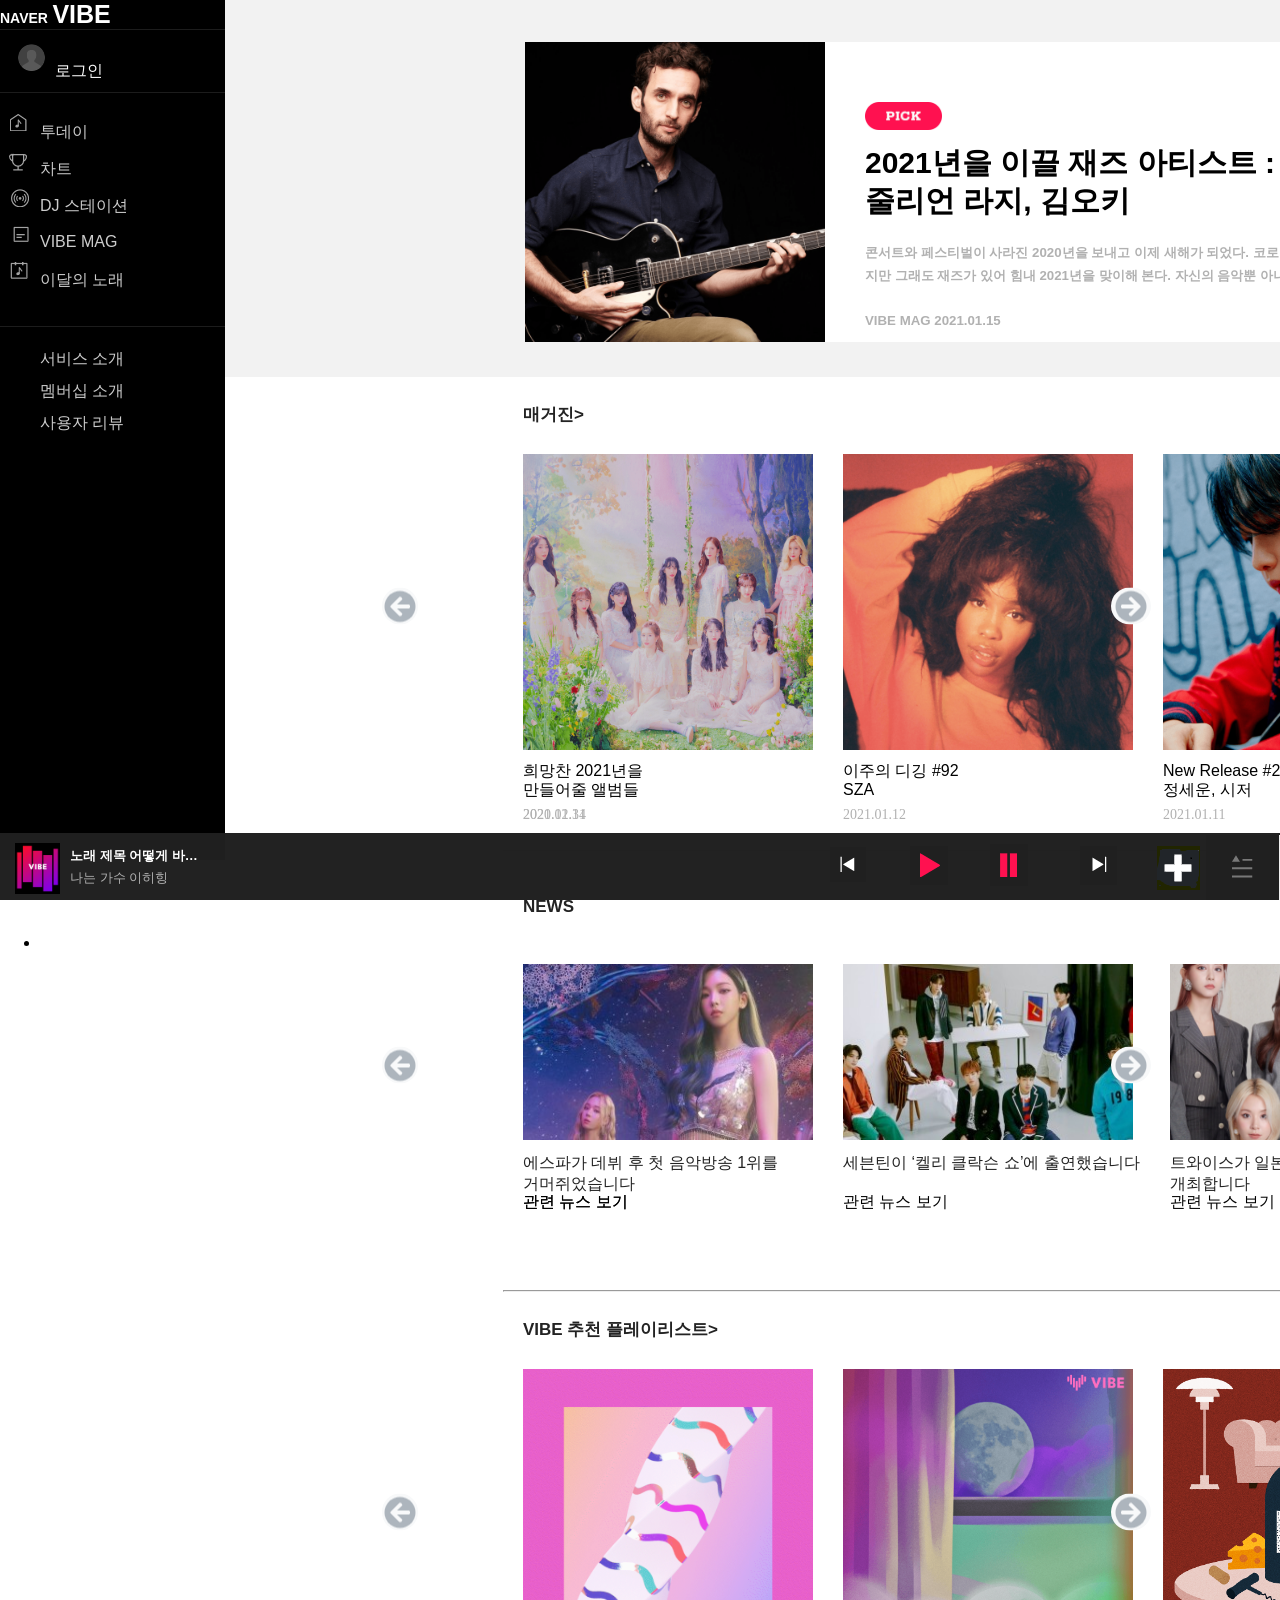
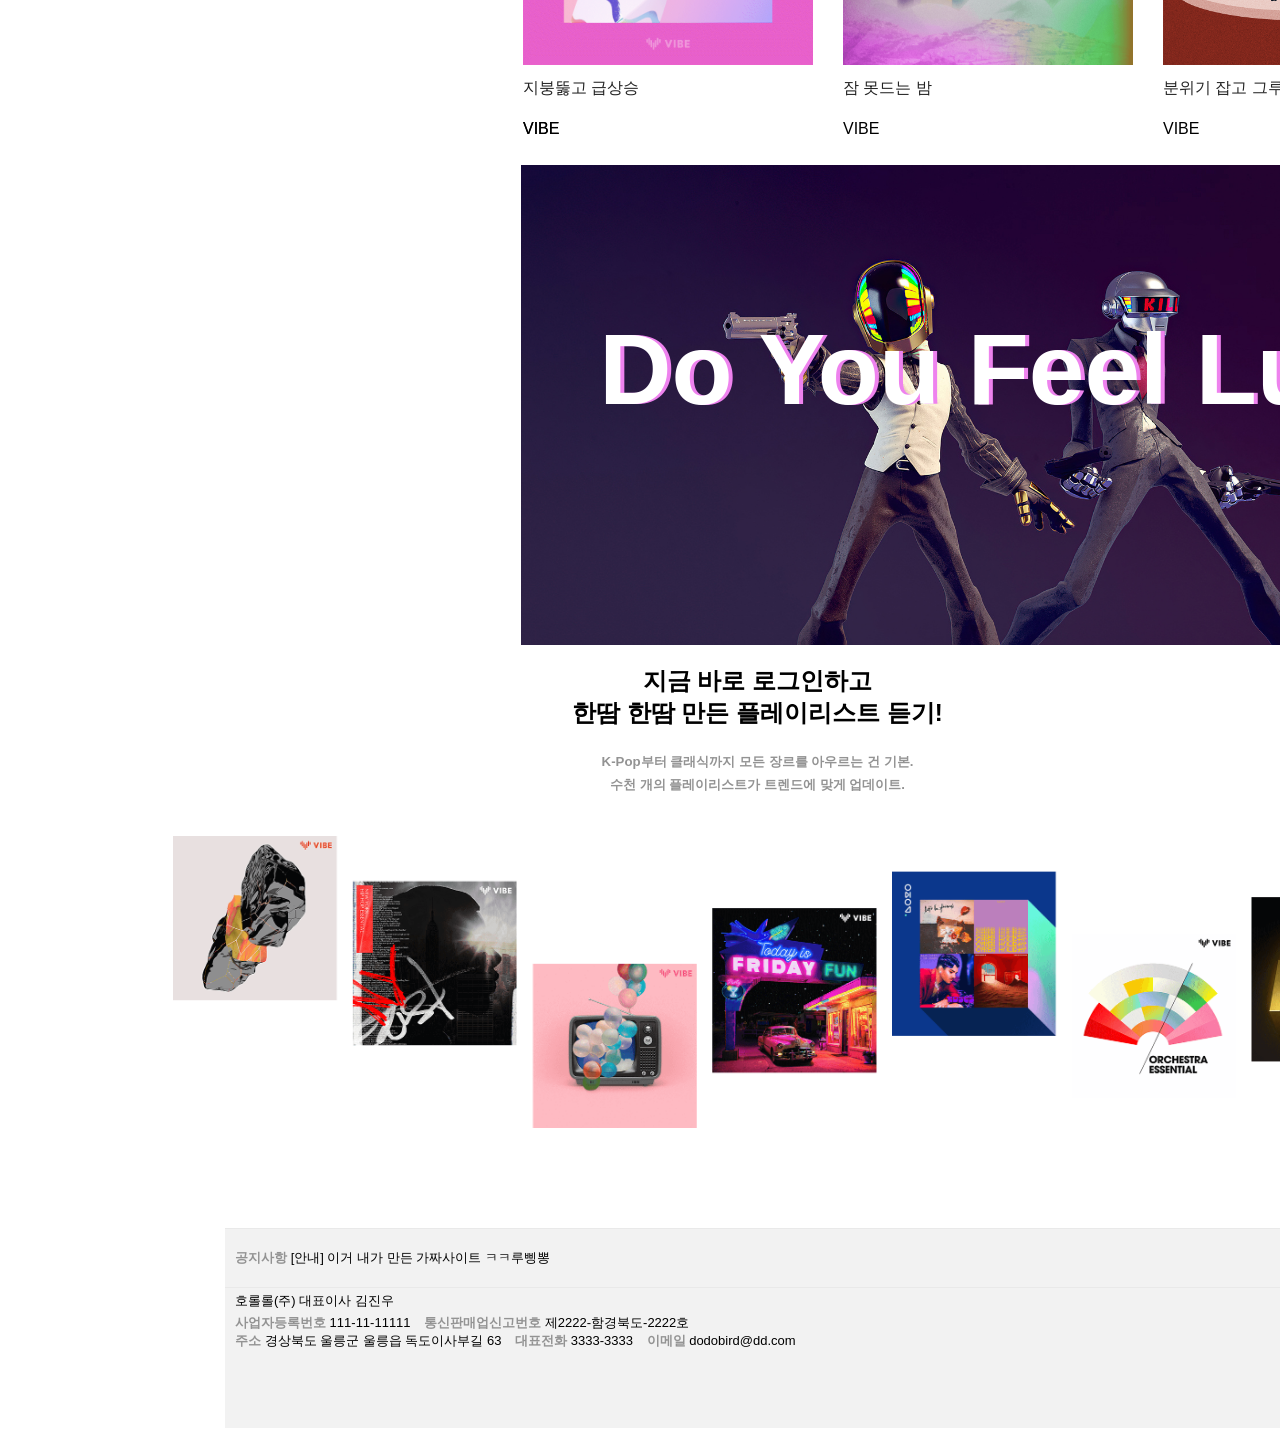
==== index.html @ adcc2221 "Add files via upload" ====
<html lang="ko">
<head>
    <meta charset="UTF-8">
    <meta name="viewport" content="width=device-width, initial-scale=1.0">
    <title>Wood's Clone ver.1</title>
    <link rel="stylesheet" href="./styles/style.css">
    <script src="./libs/jquery-3.5.1.min.js"></script>

    <link rel="shortcut icon" href="./images/favicon.ico">
    <link rel="icon" href="./images/favicon.ico">

</head>
<body>
    <header id="header" class="header side_bar">
        <a class="first_page" href="https://vibe.naver.com/today">
        <span class="side_naver">NAVER</span>
        <span class="side_vibe">VIBE</span>
        </a>
        
        
        <div class="login">
            <a href="./login_page.html" id="btn_login"><img src="./images/login_image.PNG"> 로그인</a>
        </div>
        <div class="menu">
            <ul class="main_menu">
                <li id="go_today"><a class="main_menu_li" href="https://vibe.naver.com/today">투데이</a></li>
                <li id="go_chart"><a class="main_menu_li" href="https://vibe.naver.com/chart">차트</a></li>
                <li id="go_DJ"><a class="main_menu_li" href="https://vibe.naver.com/dj-station">DJ 스테이션</a></li>
                <li id="go_MAG"><a class="main_menu_li" href="https://vibe.naver.com/magazines">VIBE MAG</a></li>
                <li id="go_months"><a class="main_menu_li" href="https://vibe.naver.com/playlist/this_month_0024">이달의 노래</a></li>
            </ul>
           
                       <ul class="extra_menu">
                <li id="go_introduce">서비스 소개</li>
                <li id="go_membership">멤버십 소개</li>
                <li id="go_review">사용자 리뷰</li>        
            </ul>
        </div>
    </header>

    <div id ="container" class="container gnb_gradation hide_banner">

        
        <div class="headline">
            
                <div id="contents" class="contents">
                    <div class="headline_main">
                        <a class="today_topick" href="https://vibe.naver.com/magazines/40697">
                        <img src="./images/0-대표-이미지-2.png" class="headline_main_photo">
                        <img class="pick_icon" src="./images/icon_pick.png">
                        <strong class="headline_text1" f>2021년을 이끌 재즈 아티스트 :
                            줄리언 라지, 김오키
                        </strong>
                        <h5 class="headline_text2">콘서트와 페스티벌이 사라진 2020년을 보내고 이제 새해가 되었다. 
                            코로나19로부터 얼마나 자유로울지 아직은 미지수이지만 그래도 재즈가 있어 힘내 2021년을 맞이해 본다. 
                            자신의 음악뿐 아니라 찰스 로이드 라이브 앨범에서도 좋은 연주를 보여준 기타리스트 줄리언 라지, 
                            다작이지만 그 농도가 옅어지지 않는 김오키도 기대된다. - 재즈피플
                        </h5>
                        <h5 class="headline_text3">VIBE MAG 2021.01.15</h5>
                    </a>
                    </div>
                </div>
        </div>
        <div class="today_magazine">
            <h3 class="section_title_wrap">
                <a href="https://vibe.naver.com/magazines" class="section_title"> 매거진><span class="blind">전체보기</span></a>
            </h3>
            <div class="magazine_list">
                <ul class="scroll_list">
                    <li class="list_item">
                        <div class="thumb_area">
                            <a href="https://vibe.naver.com/magazines/40653" class="link">
                                <div class="thumb">
                                    <img class="thumb_img" src="./images/0-대표-이미지1.png">
                                </div>
                            </a>
                        </div>
                        <a href="https://vibe.naver.com/magazines/40653" class="title">
                        희망찬 2021년을 
                        만들어줄 앨범들
                        </a>
                        <div class="sub">
                            <span class="item">
                                <span class="bind">2021.01.14</span>
                            </span>
                        </div>
                    </li>
                    <li class="list_item">
                        <div class="thumb_area">
                            <a href="https://vibe.naver.com/magazines/40556" class="link">
                                <div class="thumb">
                                    <img class="thumb_img" src="./images/noname.png">
                                </div>
                            </a>
                        </div>
                        <a href="https://vibe.naver.com/magazines/40653" class="title">
                            이주의 디깅 #92
                            SZA
                            
                        </a>
                        <div class="sub">
                            <span class="item">
                                <span class="bind">2021.01.12</span>
                            </span>
                        </div>
                    </li>
                    <li class="list_item">
                        <div class="thumb_area">
                            <a href="https://vibe.naver.com/magazines/40500" class="link">
                                <div class="thumb">
                                    <img class="thumb_img" src="./images/0-_B4_EB_C7_A5-_C0_CC_B9_CC_C1_F61.png">
                                </div>
                            </a>
                        </div>
                        <a href="https://vibe.naver.com/magazines/40500" class="title">
                            New Release #24 :
                            정세운, 시저
                    
                        </a>
                        <div class="sub">
                            <span class="item">
                                <span class="bind">2021.01.11</span>
                            </span>
                        </div>
                    </li>
                    <li class="list_item">
                        <div class="thumb_area">
                            <a href="https://vibe.naver.com/magazines/40461" class="link">
                                <div class="thumb">
                                    <img class="thumb_img" src="./images/_C0_CC_B4_DE_C0_C7_B3_EB_B7_A1__C1_A4_B9_E6_C7_FC.png">
                                </div>
                            </a>
                        </div>
                        <a href="https://vibe.naver.com/magazines/40461" class="title">
                            1월의 느낌,
                            당신의 느낌은 어땠나요?
                            
                            
                        </a>
                        <div class="sub">
                            <span class="item">
                                <span class="bind">2021.01.08</span>
                            </span>
                        </div>
                    </li>
                    <li class="list_item">
                        <div class="thumb_area">
                            <a href="https://vibe.naver.com/magazines/40417" class="link">
                                <div class="thumb">
                                    <img class="thumb_img" src="./images/0-_B4_EB_C7_A5-_C0_CC_B9_CC_C1_F6-_281_29.png">
                                </div>
                            </a>
                        </div>
                        <a href="https://vibe.naver.com/magazines/40417" class="title">
                            Billboard HOT 100 :
                            캐롤 폭설 속에서 살아남은 노래
                            
                            
                        </a>
                        <div class="sub">
                            <span class="item">
                                <span class="bind">2021.01.07</span>
                            </span>
                        </div>
                    </li>
                    <li class="list_item">
                        <div class="thumb_area">
                            <a href="https://vibe.naver.com/magazines/40347" class="link">
                                <div class="thumb">
                                    <img class="thumb_img" src="./images/mag1_list.png">
                                </div>
                            </a>
                        </div>
                        <a href="https://vibe.naver.com/magazines/40347" class="title">
                            이주의 디깅 #91
                            백예린
                        </a>
                        <div class="sub">
                            <span class="item">
                                <span class="bind">2021.01.05</span>
                            </span>
                        </div>
                    </li>
                    <li class="list_item">
                        <div class="thumb_area">
                            <a href="https://vibe.naver.com/magazines/40009" class="link">
                                <div class="thumb">
                                    <img class="thumb_img" src="./images/0-대표-이미지11.png">
                                </div>
                            </a>
                        </div>
                        <a href="https://vibe.naver.com/magazines/40009" class="title">
                            솔로 피아노의 신기원을
                            이룬 키스 자렛
                        </a>
                        <div class="sub">
                            <span class="item">
                                <span class="bind">2021.01.01</span>
                            </span>
                        </div>
                    </li>
                    <li class="list_item">
                        <div class="thumb_area">
                            <a href="https://vibe.naver.com/magazines/40253" class="link">
                                <div class="thumb">
                                    <img class="thumb_img" src="./images/0-저스틴-비버1.png">
                                </div>
                            </a>
                        </div>
                        <a href="https://vibe.naver.com/magazines/40253" class="title">
                            New Release #23 :
                            저스틴 비버, 비
                            
                        </a>
                        <div class="sub">
                            <span class="item">
                                <span class="bind">2021.01.04</span>
                            </span>
                        </div>
                    </li>
                    <li class="list_item">
                        <div class="thumb_area">
                            <a href="https://vibe.naver.com/magazines/40099" class="link">
                                <div class="thumb">
                                    <img class="thumb_img" src="./images/인트로(플레이보이-카티)1.png">
                                </div>
                            </a>
                        </div>
                        <a href="https://vibe.naver.com/magazines/40099" class="title">
                            플레이보이 카티의 친구들 :
                            타일러, 솔란지
                            
                        </a>
                        <div class="sub">
                            <span class="item">
                                <span class="bind">2020.12.31</span>
                            </span>
                        </div>
                    </li>
                </ul>
            
            </div>
            <p class="btn_slides">
                <span class="prev"><img class="btn-img" src="./images/arrow2.PNG" alt="prev"></span>
                <span class="next"><img class="btn-img" src="./images/arrow.PNG" alt="next"></span>
            </p>
            <hr>
        </div>
        <!--  -->
        <div class="today_news">
            <h3 class="section_title_wrap">
                <p class="section_title"> NEWS<span class="blind">전체보기</span></p>
            </h3>
            <div class="magazine_list2">
                <ul class="scroll_list2">
                    <li class="list_item">
                        <div class="thumb_area">
                            <a href="https://vibe.naver.com/album/5094974" class="link">
                                <div class="thumb">
                                    <img class="thumb_img" src="./images/에스파400.jpg">
                                </div>
                            </a>
                        </div>
                        <a href="https://vibe.naver.com/album/5094974" class="title">
                            에스파가 데뷔 후 첫 음악방송 1위를 
                            거머쥐었습니다
            
                        </a>
                        <div class="sub">
                            <span class="item">
                                <span class="bind">관련 뉴스 보기</span>
                            </span>
                        </div>
                    </li>
                    <li class="list_item">
                        <div class="thumb_area">
                            <a href="https://vibe.naver.com/playlist/PL_TEMP_AR_REP_421339" class="link">
                                <div class="thumb">
                                    <img class="thumb_img" src="./images/세븐틴400.jpg">
                                </div>
                            </a>
                        </div>
                        <a href="https://vibe.naver.com/playlist/PL_TEMP_AR_REP_421339" class="title">
                            세븐틴이 ‘켈리 클락슨 쇼’에 출연했습니다
                            
                        </a>
                        <div class="sub">
                            <span class="item">
                                <span class="bind">관련 뉴스 보기</span>
                            </span>
                        </div>
                    </li>
                    <li class="list_item">
                        <div class="thumb_area">
                            <a href="https://vibe.naver.com/playlist/PL_TEMP_AR_REP_460475" class="link">
                                <div class="thumb">
                                    <img class="thumb_img" src="./images/트와이스400.png">
                                </div>
                            </a>
                        </div>
                        <a href="https://vibe.naver.com/playlist/PL_TEMP_AR_REP_460475" class="title">
                            트와이스가 일본 온라인 콘서트를 
                            개최합니다
                    
                        </a>
                        <div class="sub">
                            <span class="item">
                                <span class="bind">관련 뉴스 보기</span>
                            </span>
                        </div>
                    </li>
                    <li class="list_item">
                        <div class="thumb_area">
                            <a href="https://vibe.naver.com/magazines/40461" class="link">
                                <div class="thumb">
                                    <img class="thumb_img" src="/images/2pm400 (1).jpg">
                                </div>
                            </a>
                        </div>
                        <a href="https://vibe.naver.com/magazines/40461" class="title">
                            2PM이 군백기를 마치고 완전체로 
                            돌아옵니다

                            
                            
                        </a>
                        <div class="sub">
                            <span class="item">
                                <span class="bind">관련 뉴스 보기</span>
                            </span>
                        </div>
                    </li>
                    <li class="list_item">
                        <div class="thumb_area">
                            <a href="https://vibe.naver.com/magazines/40417" class="link">
                                <div class="thumb">
                                    <img class="thumb_img" src="./images/아이들400.jpg">
                                </div>
                            </a>
                        </div>
                        <a href="https://vibe.naver.com/magazines/40417" class="title">
                            (여자)아이들의 ‘I burn’이 51개국 
                            음원 차트 1위를 달성했습니다
                            
                            
                        </a>
                        <div class="sub">
                            <span class="item">
                                <span class="bind">관련 뉴스 보기</span>
                            </span>
                        </div>
                    </li>
                    <li class="list_item">
                        <div class="thumb_area">
                            <a href="https://vibe.naver.com/magazines/40347" class="link">
                                <div class="thumb">
                                    <img class="thumb_img" src="./images/스트레이키즈_400.png">
                                </div>
                            </a>
                        </div>
                        <a href="https://vibe.naver.com/magazines/40347" class="title">
                            스트레이키즈 음반 판매량이 100만장을
                            돌파했습니다
                        </a>
                        <div class="sub">
                            <span class="item">
                                <span class="bind">관련 뉴스 보기</span>
                            </span>
                        </div>
                    </li>
                    <li class="list_item">
                        <div class="thumb_area">
                            <a href="https://vibe.naver.com/magazines/40009" class="link">
                                <div class="thumb">
                                    <img class="thumb_img" src="./images/엔하이픈_400.png">
                                </div>
                            </a>
                        </div>
                        <a href="https://vibe.naver.com/magazines/40009" class="title">
                            엔하이픈이 데뷔 첫 팬미팅을 개최합니다
                        </a>
                        <div class="sub">
                            <span class="item">
                                <span class="bind">관련 뉴스 보기</span>
                            </span>
                        </div>
                    </li>
                    <li class="list_item">
                        <div class="thumb_area">
                            <a href="https://vibe.naver.com/magazines/40253" class="link">
                                <div class="thumb">
                                    <img class="thumb_img" src="./images/싹쓰리-뉴스.png">
                                </div>
                            </a>
                        </div>
                        <a href="https://vibe.naver.com/magazines/40253" class="title">
                            싹쓰리와 놀면뭐하니 제작진이 
                            3억원을 기부했습니다
                            
                        </a>
                        <div class="sub">
                            <span class="item">
                                <span class="bind">관련 뉴스 보기</span>
                            </span>
                        </div>
                    </li>
                    <li class="list_item">
                        <div class="thumb_area">
                            <a href="https://vibe.naver.com/magazines/40099" class="link">
                                <div class="thumb">
                                    <img class="thumb_img" src="/images/방탄소년단_단체이미지400.png">
                                </div>
                            </a>
                        </div>
                        <a href="https://vibe.naver.com/magazines/40099" class="title">
                            방탄소년단이 골든디스크 음반 4년 연속 
                            대상을 수상했습니다
                            
                        </a>
                        <div class="sub">
                            <span class="item">
                                <span class="bind">관련 뉴스 보기</span>
                            </span>
                        </div>
                    </li>
                </ul>
            
            </div>
            <p class="btn_slides">
                <span class="prev2"><img class="btn-img" src="/images/arrow2.PNG" alt="prev"></span>
                <span class="next2"><img class="btn-img" src="/images/arrow.PNG" alt="next"></span>
            </p>
            <hr>
        </div>
        <!--  -->
        <div class="recommended_play">
            <h3 class="section_title_wrap">
                <a href="https://vibe.naver.com/billboard-secondary" class="section_title"> VIBE 추천 플레이리스트><span class="blind">전체보기</span></a>
            </h3>
            <div class="magazine_list3">
                <ul class="scroll_list3">
                    <li class="list_item">
                        <div class="thumb_area">
                            <a href="https://vibe.naver.com/playlist/BEST_OF_WEEK-TOTAL" class="link">
                                <div class="thumb">
                                    <img class="thumb_img" src="./images/rising_PSD_190819_1.gif">
                                </div>
                            </a>
                        </div>
                        <a href="https://vibe.naver.com/playlist/BEST_OF_WEEK-TOTAL" class="title">
                        지붕뚫고 급상승
                        </a>
                        <div class="sub">
                            <span class="item">
                                <span class="bind">VIBE</span>
                            </span>
                        </div>
                    </li>
                    <li class="list_item">
                        <div class="thumb_area">
                            <a href="https://vibe.naver.com/playlist/mood_sleepless_0001" class="link">
                                <div class="thumb">
                                    <img class="thumb_img" src="./images/VIBE_공통_잠못드는밤.png">
                                </div>
                            </a>
                        </div>
                        <a href="https://vibe.naver.com/playlist/mood_sleepless_0001" class="title">
                            잠 못드는 밤
                            
                        </a>
                        <div class="sub">
                            <span class="item">
                                <span class="bind">VIBE</span>
                            </span>
                        </div>
                    </li>
                    <li class="list_item">
                        <div class="thumb_area">
                            <a href="https://vibe.naver.com/playlist/mood_atmosphere_0001" class="link">
                                <div class="thumb">
                                    <img class="thumb_img" src="./images/VIBE_무드_분위기잡고싶을때.png">
                                </div>
                            </a>
                        </div>
                        <a href="https://vibe.naver.com/playlist/mood_atmosphere_0001" class="title">
                            분위기 잡고 그루브 타고
                    
                        </a>
                        <div class="sub">
                            <span class="item">
                                <span class="bind">VIBE</span>
                            </span>
                        </div>
                    </li>
                    <li class="list_item">
                        <div class="thumb_area">
                            <a href="https://vibe.naver.com/playlist/flagship_popnow_0001" class="link">
                                <div class="thumb">
                                    <img class="thumb_img" src="./images/0118_zaralarsson-cover.jpg">
                                </div>
                            </a>
                        </div>
                        <a href="https://vibe.naver.com/playlist/flagship_popnow_0001" class="title">
                            POP NOW
                            
                        </a>
                        <div class="sub">
                            <span class="item">
                                <span class="bind">VIBE</span>
                            </span>
                        </div>
                    </li>
                    <li class="list_item">
                        <div class="thumb_area">
                            <a href="https://vibe.naver.com/playlist/mood_lounge_0001" class="link">
                                <div class="thumb">
                                    <img class="thumb_img" src="./images/VIBE_공통_라운지에서.png">
                                </div>
                            </a>
                        </div>
                        <a href="https://vibe.naver.com/playlist/mood_lounge_0001" class="title">
                            라운지바에서
                        </a>
                        <div class="sub">
                            <span class="item">
                                <span class="bind">VIBE</span>
                            </span>
                        </div>
                    </li>
                    <li class="list_item">
                        <div class="thumb_area">
                            <a href="https://vibe.naver.com/playlist/mood_lofi_0001" class="link">
                                <div class="thumb">
                                    <img class="thumb_img" src="./images/VIBE_WORKSTUDY_Lo-fi.png">
                                </div>
                            </a>
                        </div>
                        <a href="https://vibe.naver.com/playlist/mood_lofi_0001" class="title">
                            Work/Study Lo-fi
                        </a>
                        <div class="sub">
                            <span class="item">
                                <span class="bind">VIBE</span>
                            </span>
                        </div>
                    </li>
                    <li class="list_item">
                        <div class="thumb_area">
                            <a href="https://vibe.naver.com/playlist/mood_tearoom_0001" class="link">
                                <div class="thumb">
                                    <img class="thumb_img" src="./images/VIBE_공통_찻집에서.png">
                                </div>
                            </a>
                        </div>
                        <a href="https://vibe.naver.com/playlist/mood_tearoom_0001" class="title">
                            찻집에서
                        </a>
                        <div class="sub">
                            <span class="item">
                                <span class="bind">VIBE</span>
                            </span>
                        </div>
                    </li>
                    <li class="list_item">
                        <div class="thumb_area">
                            <a href="https://vibe.naver.com/playlist/mood_cafe_0001" class="link">
                                <div class="thumb">
                                    <img class="thumb_img" src="./images/VIBE_공통_카페음악.png">
                                </div>
                            </a>
                        </div>
                        <a href="https://vibe.naver.com/playlist/mood_cafe_0001" class="title">
                            카페에서
                            
                        </a>
                        <div class="sub">
                            <span class="item">
                                <span class="bind">VIBE</span>
                            </span>
                        </div>
                    </li>
                    <li class="list_item">
                        <div class="thumb_area">
                            <a href="https://vibe.naver.com/playlist/mood_running_0001" class="link">
                                <div class="thumb">
                                    <img class="thumb_img" src="./images/VIBE_공통_러닝할때.png">
                                </div>
                            </a>
                        </div>
                        <a href="https://vibe.naver.com/playlist/mood_running_0001" class="title">
                            지금은 러닝 중
                            
                        </a>
                        <div class="sub">
                            <span class="item">
                                <span class="bind">VIBE</span>
                            </span>
                        </div>
                    </li>
                </ul>
            
            </div>
            <p class="btn_slides">
                <span class="prev3"><img class="btn-img" src="/images/arrow2.PNG" alt="prev"></span>
                <span class="next3"><img class="btn-img" src="/images/arrow.PNG" alt="next"></span>
            </p>
            
        </div>
        <!--  -->
        <div class="just_img">
            <h1>Do You Feel Lucky?</h1>
        </div>
        <!--  -->
        <div class="final_tags">
            <h2>지금 바로 로그인하고 <br>
                한땀 한땀 만든 플레이리스트 듣기!
            </h2>
            <div>
                <h5>K-Pop부터 클래식까지 모든 장르를 아우르는 건 기본. <br>
                수천 개의 플레이리스트가 트렌드에 맞게 업데이트.</h5>
            </div>
            <div><img class="final_img" src="/images/today_thumbs.1d76741b.png" alt=""></div>
        </div>
        <!--  -->
        <div id= "footer" class="footer">
        <div class="notice">
            <p>
                <span class="profile_title">공지사항</span>
                <span class="profile_sub">[안내] 이거 내가 만든 가짜사이트 ㅋㅋ루삥뽕</span>
            </p>
            
        </div>
        <div class="profile">
            <div class="profile_header">
                <p>호롤롤(주) 대표이사 김진우</p>
            </div>
            <div>
                <span class="profile_title">사업자등록번호</span>
                111-11-11111
                <span class="profile_title">통신판매업신고번호</span>
                제2222-함경북도-2222호
            </div>
            <div>
                <span class="profile_title">주소</span>
                경상북도 울릉군 울릉읍 독도이사부길 63
                <span class="profile_title">대표전화</span>
                3333-3333
                <span class="profile_title">이메일</span>
                dodobird@dd.com
            </div>
            
            
        </div>
        </div>
        <!--  -->
        <div id="youtube"></div>
        <!-- 유튜브 링크 -->
        <div id="player" class="player">
            <div class="bottom_bar">
                <div class="album_thumb">
                    <div class="album_thumb_inner">
                        <div class="album_img">
                        <img src="/images/unnamed.png" width="45px">
                        </div>
                        <div class="album_info">
                            <span class="album_title">노래 제목 어떻게 바꾸지</span>
                        </div>
                        <div class="album_artists">
                        <span class="artists">나는 가수 이히힝</span>        
                        </div>
                    </div>
                </div>
                <!--  -->
                <div class="player_layout">
                    <script class="youtube" src="./script/music.js"></script>
                    <div class="prev_play">
                        <input class="btn_prev" type="image" onclick="previousVideo()" src="/images/btn-prev.PNG" value="prev">
                    </div>
                    <div class="play">
                        <input class="btn_play" type="image" onclick="playVideo()" src="/images/btn_play.PNG" value="play">
                    </div>
                    <div class="play">
                        <input class="btn_pause" type="image" onclick="pauseVideo()" src="/images/btn_pause.PNG" value="pause">
                    </div>
                    <div class="next_play">
                        <input class="btn_next" type="image" onclick="nextVideo()" src="/images/btn_next.PNG" value="next">
                    </div>
                </div>
                <!--  -->
                <div class="playlist">
                    <div>
                        <ul>
                            <li id="playlist"></li>
                            <div class="btn_addMusic"><input type="image" src="/images/btn_plus.PNG" onclick="addMusic()" value="list">
                        </ul>
                        <div class="btn_list"><input type="image" src="/images/btn_list.PNG" onclick="startAddMusic()" value="list_set_up">
                            <div class="songs">
                                
                            </div>
                        </div>
                    </div>
                </div>
            </div>
            
        </div>
        
    </div>

    <script src="/script/music.js"></script>
    <script src="./script/js.js"></script>
    
</body>
</html>
---- styles/style.css ----
body{
    font-family: -apple-system, BlinkMacSystemFont, 'Segoe UI', Roboto, Oxygen, Ubuntu, Cantarell, 'Open Sans', 'Helvetica Neue', sans-serif;
    
    min-height: 100%;
    margin-top: 0;
    overflow-x: hidden;
}
header{
    display: block;
    color: rgb(204, 204, 204);
}
.header{
    position: fixed;
    top: 0;
    
}
.first_page{
    box-sizing: border-box;
    padding-top: 20px;
    padding-bottom: 20px;
}
.side_bar{
    box-sizing: border-box;
    bottom: 40px;
    left: 0;
    width: 225px;
    text-decoration-color: white;
    background-color: black;
    
}
.side_naver{font-size:14px; font-weight: bold;}
.side_vibe{font-size: 25px; font-weight: bold;}
.main_menu_li{
    color: rgb(204, 204, 204);
    text-decoration: none;
}
.side_naver, .side_vibe, #btn_login{
    text-decoration: none;
    color: white;
}
.login{
    box-sizing: border-box;
    padding-top: 10px;
    padding-bottom: 10px;
    padding-left: 10px;
    border: 1px solid hsla(0,0%,84.7%,.13);
    border-width: 1px 0;
    text-decoration: none;
    color: white;
}

#header li{
    line-height: 2em;    
}
#go_today{
    list-style-image: url(/images/go_today.PNG);
}
#go_chart{
    list-style-image: url(/images/go_chart.PNG);
}
#go_DJ{
    list-style-image: url(/images/go_DJ.PNG);
}
#go_MAG{
    list-style-image: url(/images/go_MAG.PNG);
}
#go_months{
    list-style-image: url(/images/go_months.PNG);
}
.extra_menu li{
    list-style-type: none;
}
#first_page{
    text-decoration: none;
}
.main_menu{
    padding-bottom: 30px;
    border-bottom:1px solid hsla(0,0%,84.7%,.13);
    border-width: 1px;
}
/* --------------------------------- */

.container{
    
    min-height: 88px;
    padding-left: 120px;
    padding-right: 110px;
    top: 0;
    box-sizing: border-box;
    margin-left: 225px;
    list-style-type: none;
}
.headline{
    padding-top: 2px;
    padding-bottom: 35px;
    margin-left: -128px;
    width: 2000px;
    height: 340px;
    background-color: #F2F2F2;
    
}
.headline_main{
    margin-left: 300px;
    margin-top: 40px;
    margin-bottom: 40px;
    position: relative;
    width: 1100px;
    height: 300px;
    background-color: white;
    background-repeat: no-repeat;
    background-size: cover;
    background-position: 50%;
    
    
}
.today_topick{

    text-decoration: none;
    -webkit-line-clamp: 2;
    overflow: hidden;
    text-overflow: ellipsis;
    
}
.headline_main_photo{
    float: left;
    position: relative;
    width: 300;
}
.headline_main_photo:hover{
    background: linear-gradient(to top,rgba(0, 0, 0, 0.74));
    opacity: 0.9;
    -webkit-transition: opacity .2s ease-in;
    transition: opacity .2s ease-in; 
}
.pick_icon{
    padding-top: 60px;
    padding-left: 40px;
    height: 28px;
    max-width: 100%;
}
.headline_text1{
    overflow: hidden;
    display: block;
    margin-top: 14px;
    font-size: 30px;
    line-height: 38px;
    font-weight: 700;
    white-space: pre-line;
    padding-left: 40px;
    color: black;
}
.headline_text2{
    overflow: hidden;
    -webkit-line-clamp: 2;
    -webkit-box-orient: vertical;
    text-overflow: ellipsis;
    white-space: normal;
    word-break: break-all;
    display: block;
    display: -webkit-box;
    text-align: left;
    padding-left: 40px;
    width: 700px;
    line-height: 1.7;
    color: #B1B1B1;
}
.headline_text3{

    text-align: left;
    padding-left: 40px;
    overflow: hidden;
    text-overflow: ellipsis;
    width: 700px;
    -webkit-line-clamp: 1;
    line-height: 1.7;
    color: #B1B1B1;
}
.section_title_wrap {position: relative;}
a{text-decoration: none;}
.section_title{padding-left: 40px;}
a.section_title {cursor: pointer;}

.section_title {
    display: inline-block;
    padding-bottom: 2px;
    font-size: 17px;
    line-height: 38px;
    font-weight: 700;
    color: #232323;
    vertical-align: top;
}
.blind {
    overflow: hidden;
    position: absolute;
    clip: rect(0 0 0 0);
    width: 1px;
    height: 1px;
    margin: -1px;
}
/* --------------------------------- */

.today_magazine{
    position: relative;
    padding-left: 130px;
}


.magazine_list{
    position: relative;
    width: 1140px;
    margin: 0;
    height: 380px;
    overflow: hidden;
}

.scroll_list{
    width: 3200px;
    position: absolute;
    transition: left 0.5s ease-out;
    left: 0; top: 0;
    
}
.scroll_list li:not(:last-child){
    float: left;
    margin-right: 30px;
    
}

.magazine_list .title{
    text-decoration: none;
    color: black;
    line-height: 1.2;
    word-break: normal;

}
.today_magazine li{
    list-style-type: none;
}
.today_magazine li:hover{
    background: linear-gradient(to top,rgba(0, 0, 0, 0.74));
    opacity: 0.8;
    -webkit-transition: opacity .2s ease-in;
    transition: opacity .2s ease-in; 
}

.bind{
    
    position: absolute;
    bottom: -40px;

}

.thumb_img{
    width: 290px;
    height: 300px;
    margin-top: -20px;
}
.title{
    -webkit-line-clamp: 2;
    display: block;
    display: -webkit-box;
    max-height: 42px;
    padding-top: 11px;
    font-size: 16px;
    line-height: 21px;
    color: #232323;
    white-space: pre-line;
    margin-top: -20px;
}

.scroll_list .item{
    font-size: 14px;
    color: #B1B1B1;
    font-family: "맑은 고딕";
}

.btn_slides{
    text-align: center;
}
.btn_slides span{
    position: absolute;
    padding-left: 30px;
    transform: translateY(-50%);
}
.prev{
    right: 92%;
    top: 46%;
}
.next{
    top: 46%;
    left: 90%;
    
}
.btn-img{
    border-radius: 30px;
}
.btn-img:hover{
    opacity: 0.8;
    -webkit-transition: opacity .2s ease-in;
    transition: opacity .2s ease-in; 
}
/* --------------------------------- */

.today_news{
    position: relative;
    padding-left: 130px;
}
.today_news li{
    list-style-type: none;
}
.today_news li:hover{
    opacity: 0.8;
    -webkit-transition: opacity .2s ease-in;
    transition: opacity .2s ease-in; 
}

.today_news .thumb_img{
    width: 290px;
    height: 180px;
    
}

.magazine_list2{
    position: relative;
    width: 1140px;
    margin: 0;
    height: 380px;
    overflow: hidden;
}

.scroll_list2{
    width: 3200px;
    position: absolute;
    transition: left 0.5s ease-out;
    left: 0; top: 0;
    
}
.scroll_list2 li:not(:last-child){
    float: left;
    margin-right: 30px;
    
}


.prev2{
    right: 92%;
    top: 46%;
}
.next2{
    top: 46%;
    left: 90%;
    
}
.today_news hr{

    margin-top: -70px;
}

/* ------------------------------------------------ */
hr{
    width: 1100px;
    margin-left: 3%;
}
.recommended_play{
    position: relative;
    padding-left: 130px;
}

.recommended_play li{
    list-style-type: none;
}

.magazine_list3{
    position: relative;
    width: 1140px;
    margin: 0;
    height: 380px;
    overflow: hidden;
}

.scroll_list3{
    width: 3200px;
    position: absolute;
    transition: left 0.5s ease-out;
    left: 0; top: 0;
    
}
.scroll_list3 li:not(:last-child){
    float: left;
    margin-right: 30px;
    
}

.prev3{
    right: 92%;
    top: 46%;
}
.next3{
    top: 46%;
    left: 90%;
    
}
/* ------------------------------------------------- */

.just_img{
    background-image: url(/images/daft-punk-do-you-feel-lucky-4k-7q-1920x1080.jpg);
    text-align: center;
    text-shadow: 4px 0 violet;
    font-size: 50px;
    
    padding-top: 80px;
    padding-bottom: 200px;
    color: white;
    width: 1103px;
    height: 200px;
    background-size:cover;
    margin-left: 168px;
}
/* ------------------------------------------------- */
.final_tags{
    text-align: center;
}
.final_tags h5{
    color: #939393;
    margin-bottom: 3em;
    line-height: 1.7;
}
.final_img{
    width: 2500px;
    margin-left: -180px;
    margin-bottom: 100px;
}
/* ------------------------------------------------- */
.footer{
    background-color: #F2F2F2;
    display: inline-block;
    width: 1700px;
    margin-left: -128px;
    
    height: 200px;
    font-size: 13px;
    /* border: 1px solid red; */
}
.profile_title{
    margin-left: 10px;
    font-weight: bold;
    color: #939393;
}

.notice p{
    margin: 0;
    box-sizing: border-box;
    border: 1px solid rgba(216, 216, 216, 0.397);
    border-width: 1px 0;
    padding-top: 20px;
    padding-bottom: 20px;
    
}

.profile_header p{
    margin: 0;
    margin-left: 10px;
    box-sizing: border-box;
    line-height: 2;
}
/* ---------------------------------------- */

.player{
    position: fixed;
    left: 0;
    bottom: 0;
    width: 1960px;
    height: 67px;

    background-color: rgba(32, 32, 32, 0.99);
}
.album_thumb{
    margin-top: 5px;
    width: 220px;
    height: 75px;
   
}
.album_img{
    margin-top: 10px;
    margin-left: 15px;
}
.album_info{
    position: fixed;
    left: 70px;
    bottom: 35px;
    font-size: 13px;
    font-weight: bold;
    color : white;
    width: 140px;
    overflow: hidden;
    -webkit-line-clamp: 1;
    -webkit-box-orient: vertical;
    text-overflow: ellipsis;
    white-space: normal;
    word-break: break-all;
    display: block;
    display: -webkit-box;
    text-align: left;
}
.album_artists{
    position: fixed;
    left: 70px;
    bottom: 13px;
    font-size: 13px;
    color: #B3B3B3;
}
.player_layout{
    position: fixed;
    bottom: 0;
    left:750px;
    width: 400px;
    height: 75px;
    
}
.btn_prev{
    position: fixed;
    bottom: 18px;
    left:830px;
}
.btn_play{
    position: fixed;
    bottom: 15px;
    left:910px;
}
.btn_pause{
    position: fixed;
    bottom: 14px;
    left:990px;
}

.btn_next{
    position: fixed;
    bottom: 15px;
    left:1080px;
}
.play{
    position: fixed;
    bottom: 0;
    right:100px;
    width: 300px;
    height: 75px;
    
}

.btn_list{
    position: fixed;
    bottom: 0;
    right:0;
}
.btn_addMusic{
    position: fixed;
    bottom: 10px;
    right:80px;
    list-style-type: none;
    border-radius: 2px;
}


/*  */
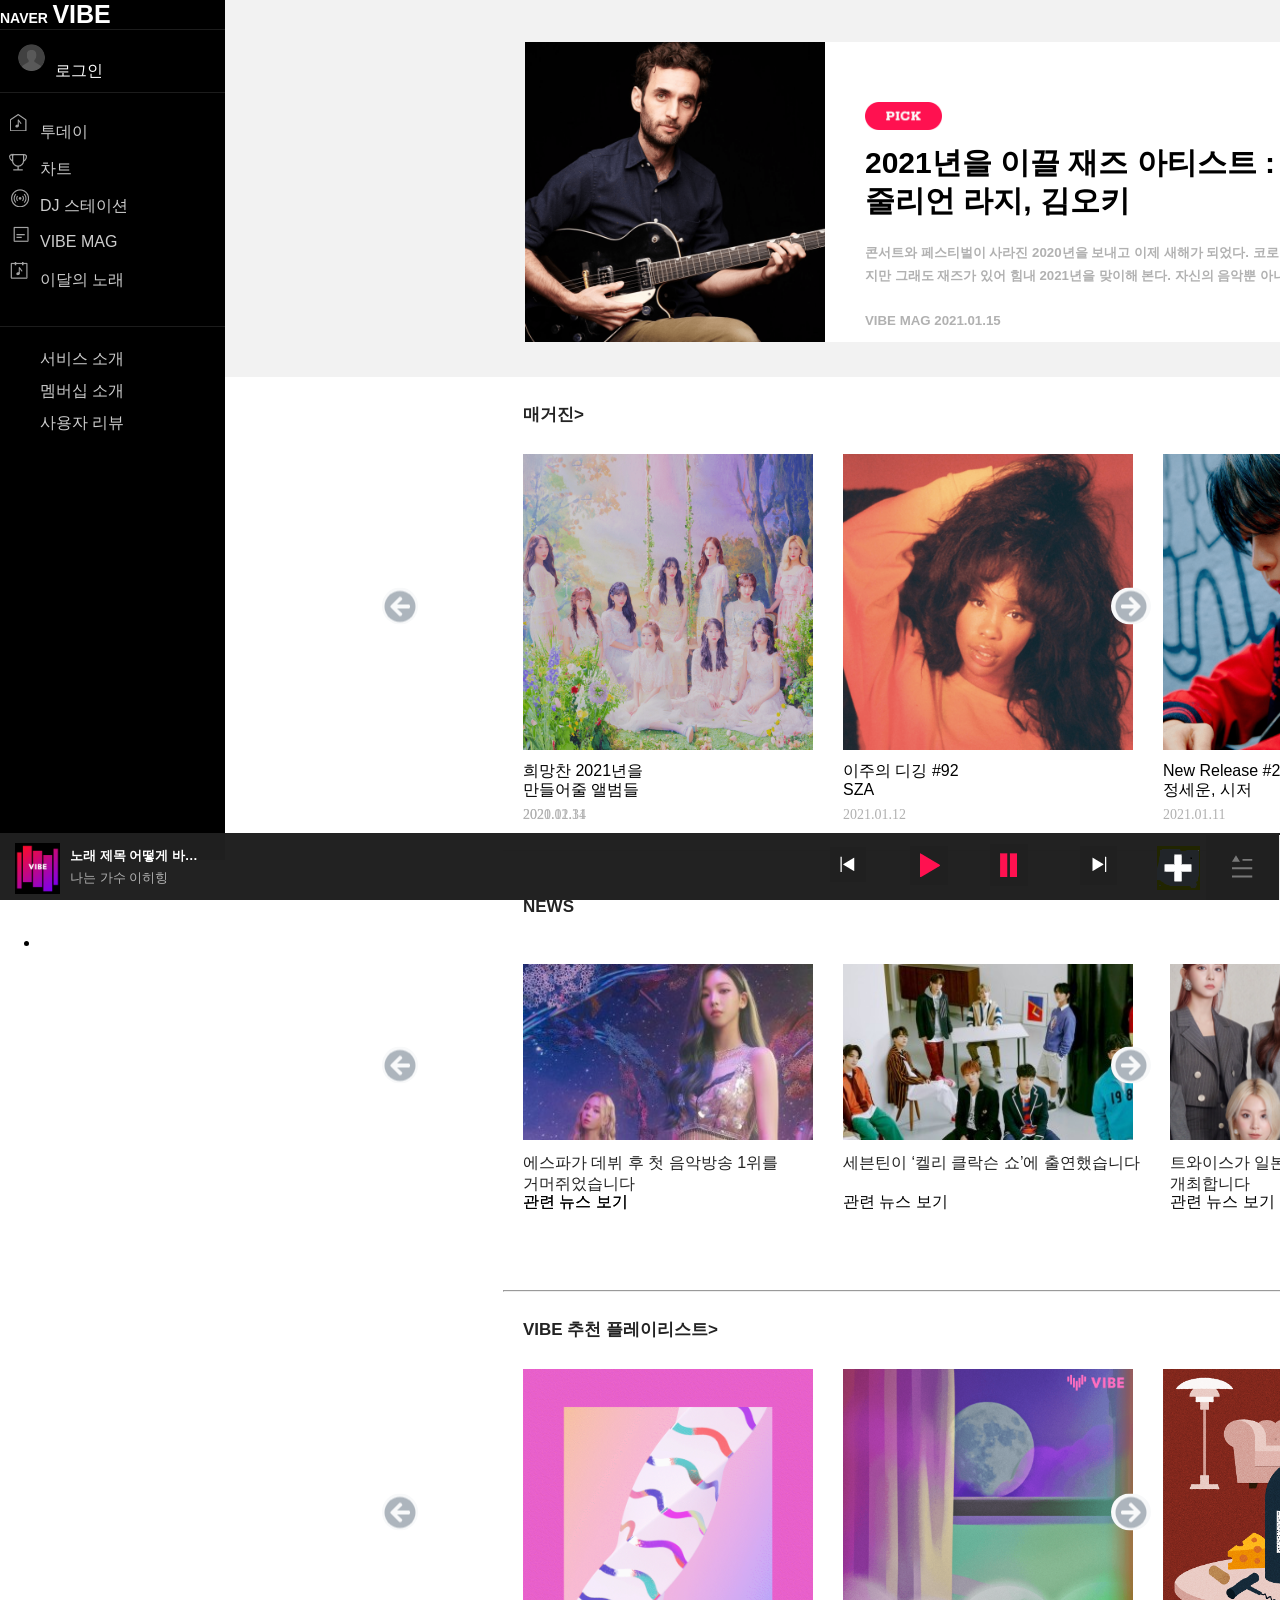
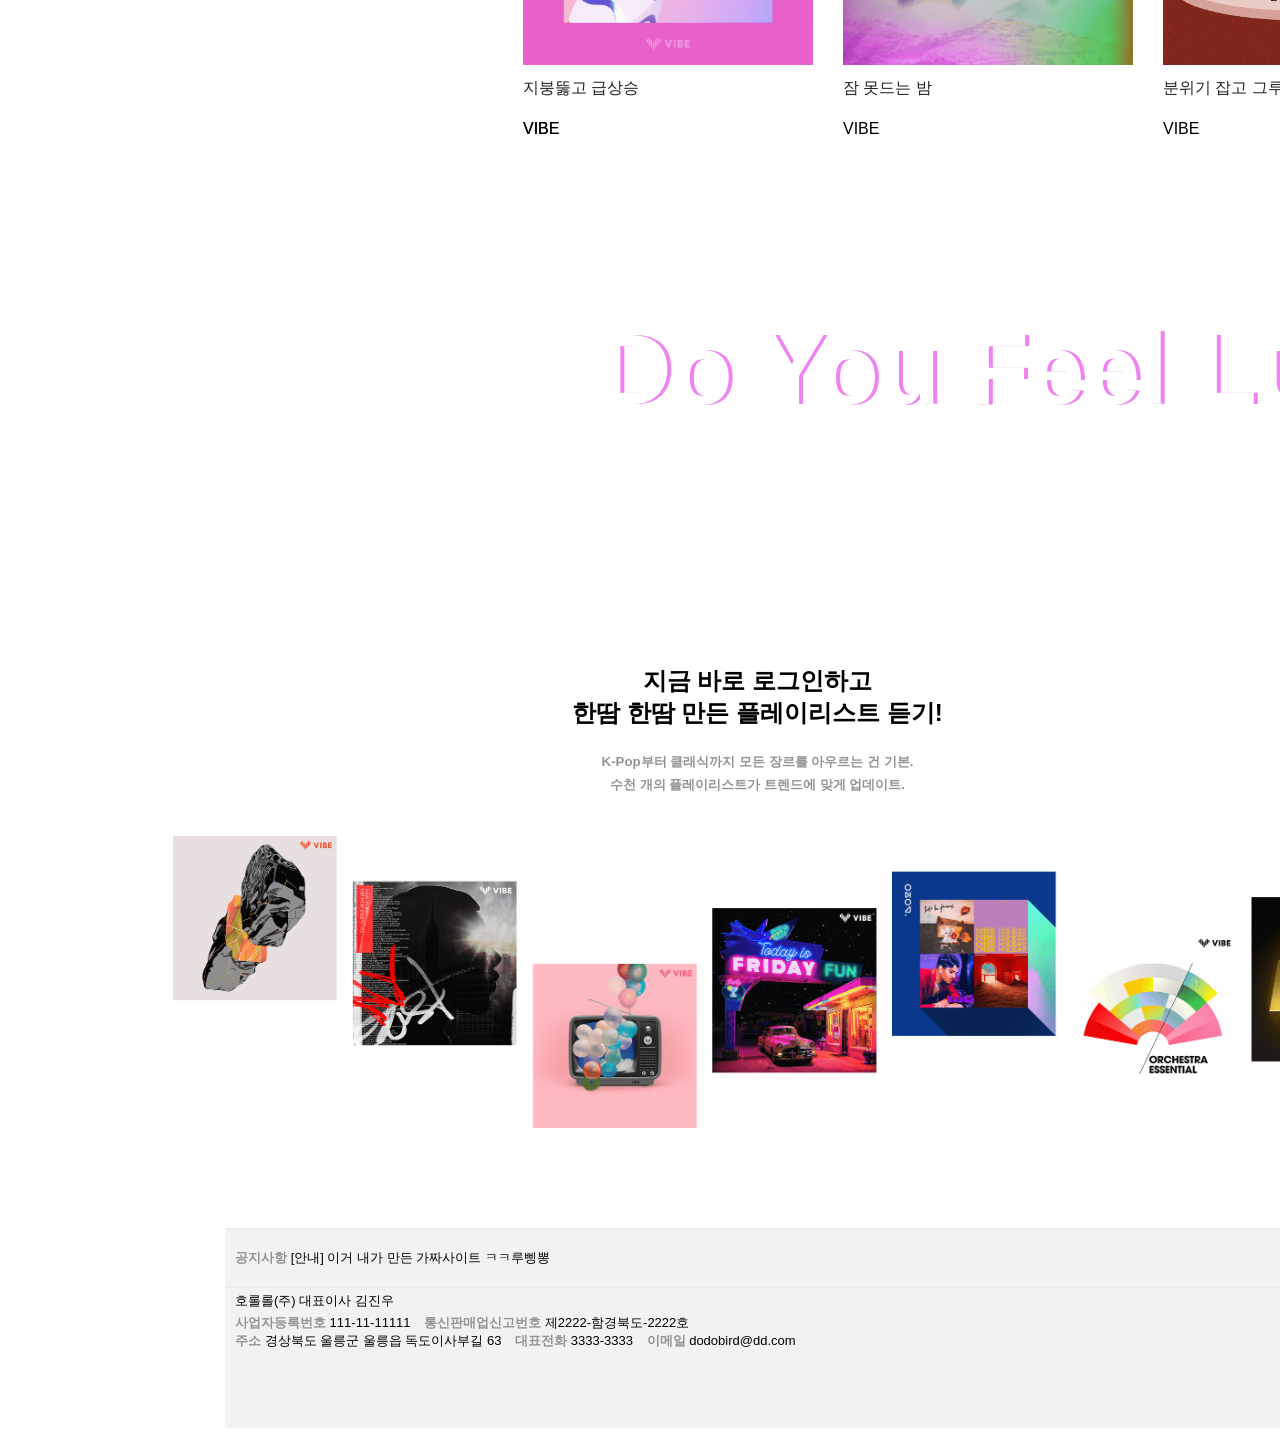
==== commit 9ea20340: "Add files via upload" ====
--- a/index.html
+++ b/index.html
@@ -127,7 +127,7 @@
                         <div class="thumb_area">
                             <a href="https://vibe.naver.com/magazines/40461" class="link">
                                 <div class="thumb">
-                                    <img class="thumb_img" src="./images/_C0_CC_B4_DE_C0_C7_B3_EB_B7_A1__C1_A4_B9_E6_C7_FC.png">
+                                    <img class="thumb_img" src="./images/thisMonth.png">
                                 </div>
                             </a>
                         </div>
@@ -313,7 +313,7 @@
                         <div class="thumb_area">
                             <a href="https://vibe.naver.com/magazines/40461" class="link">
                                 <div class="thumb">
-                                    <img class="thumb_img" src="/images/2pm400 (1).jpg">
+                                    <img class="thumb_img" src="./images/twopm.jpg">
                                 </div>
                             </a>
                         </div>
@@ -408,7 +408,7 @@
                         <div class="thumb_area">
                             <a href="https://vibe.naver.com/magazines/40099" class="link">
                                 <div class="thumb">
-                                    <img class="thumb_img" src="/images/방탄소년단_단체이미지400.png">
+                                    <img class="thumb_img" src="./images/bts1.png">
                                 </div>
                             </a>
                         </div>
@@ -427,8 +427,8 @@
             
             </div>
             <p class="btn_slides">
-                <span class="prev2"><img class="btn-img" src="/images/arrow2.PNG" alt="prev"></span>
-                <span class="next2"><img class="btn-img" src="/images/arrow.PNG" alt="next"></span>
+                <span class="prev2"><img class="btn-img" src="./images/arrow2.PNG" alt="prev"></span>
+                <span class="next2"><img class="btn-img" src="./images/arrow.PNG" alt="next"></span>
             </p>
             <hr>
         </div>
@@ -601,13 +601,14 @@
             
             </div>
             <p class="btn_slides">
-                <span class="prev3"><img class="btn-img" src="/images/arrow2.PNG" alt="prev"></span>
-                <span class="next3"><img class="btn-img" src="/images/arrow.PNG" alt="next"></span>
+                <span class="prev3"><img class="btn-img" src="./images/arrow2.PNG" alt="prev"></span>
+                <span class="next3"><img class="btn-img" src="./images/arrow.PNG" alt="next"></span>
             </p>
             
         </div>
         <!--  -->
         <div class="just_img">
+            <!-- <img src="/images/daftpuck.jpg"> -->
             <h1>Do You Feel Lucky?</h1>
         </div>
         <!--  -->
@@ -619,7 +620,7 @@
                 <h5>K-Pop부터 클래식까지 모든 장르를 아우르는 건 기본. <br>
                 수천 개의 플레이리스트가 트렌드에 맞게 업데이트.</h5>
             </div>
-            <div><img class="final_img" src="/images/today_thumbs.1d76741b.png" alt=""></div>
+            <div><img class="final_img" src="./images/today_thumbs.1d76741b.png" alt=""></div>
         </div>
         <!--  -->
         <div id= "footer" class="footer">
@@ -660,7 +661,7 @@
                 <div class="album_thumb">
                     <div class="album_thumb_inner">
                         <div class="album_img">
-                        <img src="/images/unnamed.png" width="45px">
+                        <img src="./images/unnamed.png" width="45px">
                         </div>
                         <div class="album_info">
                             <span class="album_title">노래 제목 어떻게 바꾸지</span>
@@ -674,16 +675,16 @@
                 <div class="player_layout">
                     <script class="youtube" src="./script/music.js"></script>
                     <div class="prev_play">
-                        <input class="btn_prev" type="image" onclick="previousVideo()" src="/images/btn-prev.PNG" value="prev">
+                        <input class="btn_prev" type="image" onclick="previousVideo()" src="./images/btn-prev.PNG" value="prev">
                     </div>
                     <div class="play">
-                        <input class="btn_play" type="image" onclick="playVideo()" src="/images/btn_play.PNG" value="play">
+                        <input class="btn_play" type="image" onclick="playVideo()" src="./images/btn_play.PNG" value="play">
                     </div>
                     <div class="play">
-                        <input class="btn_pause" type="image" onclick="pauseVideo()" src="/images/btn_pause.PNG" value="pause">
+                        <input class="btn_pause" type="image" onclick="pauseVideo()" src="./images/btn_pause.PNG" value="pause">
                     </div>
                     <div class="next_play">
-                        <input class="btn_next" type="image" onclick="nextVideo()" src="/images/btn_next.PNG" value="next">
+                        <input class="btn_next" type="image" onclick="nextVideo()" src="./images/btn_next.PNG" value="next">
                     </div>
                 </div>
                 <!--  -->
@@ -691,9 +692,9 @@
                     <div>
                         <ul>
                             <li id="playlist"></li>
-                            <div class="btn_addMusic"><input type="image" src="/images/btn_plus.PNG" onclick="addMusic()" value="list">
+                            <div class="btn_addMusic"><input type="image" src="./images/btn_plus.PNG" onclick="addMusic()" value="list">
                         </ul>
-                        <div class="btn_list"><input type="image" src="/images/btn_list.PNG" onclick="startAddMusic()" value="list_set_up">
+                        <div class="btn_list"><input type="image" src="./images/btn_list.PNG" onclick="startAddMusic()" value="list_set_up">
                             <div class="songs">
                                 
                             </div>
@@ -706,7 +707,7 @@
         
     </div>
 
-    <script src="/script/music.js"></script>
+    <script src="./script/music.js"></script>
     <script src="./script/js.js"></script>
     
 </body>
--- a/styles/style.css
+++ b/styles/style.css
@@ -403,7 +403,7 @@
 /* ------------------------------------------------- */
 
 .just_img{
-    background-image: url(/images/daft-punk-do-you-feel-lucky-4k-7q-1920x1080.jpg);
+    
     text-align: center;
     text-shadow: 4px 0 violet;
     font-size: 50px;
@@ -415,7 +415,9 @@
     height: 200px;
     background-size:cover;
     margin-left: 168px;
-}
+    background-image: url('../images/daftpuck.jpg');
+}
+
 /* ------------------------------------------------- */
 .final_tags{
     text-align: center;
